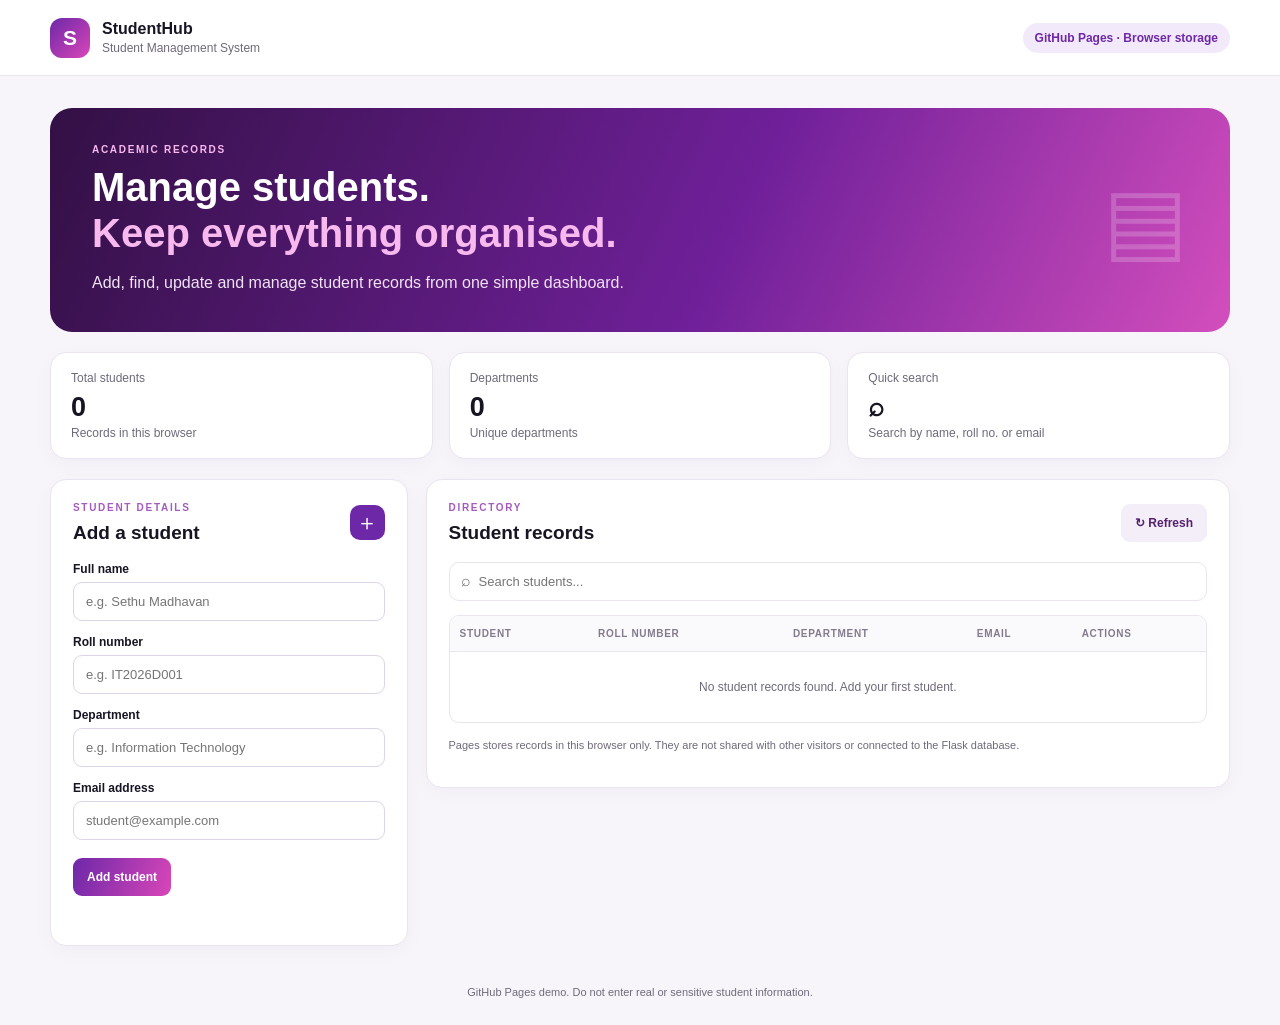
==== index.html @ dbcd923a "Initial commit" ====
<!doctype html>
<html lang="en">
  <head>
    <meta charset="utf-8">
    <meta name="viewport" content="width=device-width, initial-scale=1">
    <meta
      name="description"
      content="A simple dashboard for managing student records."
    >
    <title>Student Management System</title>
    <link rel="stylesheet" href="./static/css/style.css">
    <script src="./static/js/app.js" defer></script>
  </head>
  <body data-storage="local">
    <header class="topbar">
      <a class="brand" href="./" aria-label="StudentHub home">
        <span class="brand-mark" aria-hidden="true">S</span>
        <span class="brand-copy">
          <strong>StudentHub</strong>
          <small>Student Management System</small>
        </span>
      </a>
      <span class="status-pill">GitHub Pages · Browser storage</span>
    </header>

    <main class="container">
      <section class="hero" aria-labelledby="page-title">
        <div class="hero-copy-wrap">
          <p class="eyebrow">ACADEMIC RECORDS</p>
          <h1 id="page-title">
            Manage students.
            <span>Keep everything organised.</span>
          </h1>
          <p class="hero-copy">
            Add, find, update and manage student records from one simple
            dashboard.
          </p>
        </div>
        <div class="hero-icon" aria-hidden="true">▤</div>
      </section>

      <section class="stats" aria-label="Student summary">
        <article class="stat-card">
          <span>Total students</span>
          <strong id="studentCount">0</strong>
          <small>Records in this browser</small>
        </article>
        <article class="stat-card">
          <span>Departments</span>
          <strong id="departmentCount">0</strong>
          <small>Unique departments</small>
        </article>
        <article class="stat-card">
          <span>Quick search</span>
          <strong aria-hidden="true">⌕</strong>
          <small>Search by name, roll no. or email</small>
        </article>
      </section>

      <section class="workspace" aria-label="Student management">
        <section class="panel form-panel" aria-labelledby="formTitle">
          <div class="panel-heading">
            <div>
              <p class="eyebrow">STUDENT DETAILS</p>
              <h2 id="formTitle">Add a student</h2>
            </div>
            <span class="heading-icon" aria-hidden="true">＋</span>
          </div>

          <form id="studentForm">
            <input type="hidden" id="studentId">

            <label for="name">Full name</label>
            <input
              id="name"
              name="name"
              maxlength="100"
              autocomplete="name"
              placeholder="e.g. Sethu Madhavan"
              required
            >

            <label for="roll_number">Roll number</label>
            <input
              id="roll_number"
              name="roll_number"
              maxlength="30"
              placeholder="e.g. IT2026D001"
              required
            >

            <label for="department">Department</label>
            <input
              id="department"
              name="department"
              maxlength="100"
              placeholder="e.g. Information Technology"
              required
            >

            <label for="email">Email address</label>
            <input
              id="email"
              name="email"
              type="email"
              autocomplete="email"
              placeholder="student@example.com"
              required
            >

            <div class="form-actions">
              <button class="btn primary" id="saveButton" type="submit">
                Add student
              </button>
              <button
                class="btn secondary hidden"
                id="cancelButton"
                type="button"
              >
                Cancel edit
              </button>
            </div>
            <p class="message" id="formMessage" role="status" aria-live="polite"></p>
          </form>
        </section>

        <section class="panel directory-panel" aria-labelledby="directory-title">
          <div class="list-heading">
            <div>
              <p class="eyebrow">DIRECTORY</p>
              <h2 id="directory-title">Student records</h2>
            </div>
            <button class="btn secondary" id="refreshButton" type="button">
              <span aria-hidden="true">↻</span>
              Refresh
            </button>
          </div>

          <label class="sr-only" for="searchInput">Search students</label>
          <div class="search-wrap">
            <span aria-hidden="true">⌕</span>
            <input
              id="searchInput"
              type="search"
              placeholder="Search students..."
              autocomplete="off"
            >
          </div>

          <div class="table-wrap">
            <table>
              <thead>
                <tr>
                  <th scope="col">Student</th>
                  <th scope="col">Roll number</th>
                  <th scope="col">Department</th>
                  <th scope="col">Email</th>
                  <th scope="col">Actions</th>
                </tr>
              </thead>
              <tbody id="studentTable">
                <tr>
                  <td colspan="5" class="empty">Loading student records...</td>
                </tr>
              </tbody>
            </table>
          </div>
          <p class="table-note">
            Pages stores records in this browser only. They are not shared with
            other visitors or connected to the Flask database.
          </p>
        </section>
      </section>

      <footer>
        GitHub Pages demo. Do not enter real or sensitive student information.
      </footer>
    </main>
  </body>
</html>
---- static/css/style.css ----
:root {
  color-scheme: light;
  --ink: #171523;
  --muted: #6f6a7a;
  --purple: #6d28a8;
  --pink: #d946b8;
  --line: #e9e4ef;
  --background: #f7f5fa;
}

* {
  box-sizing: border-box;
}

body {
  margin: 0;
  background: var(--background);
  color: var(--ink);
  font-family: Inter, "Segoe UI", Arial, sans-serif;
}

button,
input {
  font: inherit;
}

.topbar {
  min-height: 76px;
  display: flex;
  align-items: center;
  justify-content: space-between;
  gap: 16px;
  padding: 12px max(24px, calc((100% - 1180px) / 2));
  background: #fff;
  border-bottom: 1px solid var(--line);
}

.brand {
  display: inline-flex;
  align-items: center;
  gap: 12px;
  color: inherit;
  text-decoration: none;
}

.brand-mark {
  width: 40px;
  height: 40px;
  display: grid;
  flex: 0 0 auto;
  place-items: center;
  border-radius: 12px;
  background: linear-gradient(135deg, var(--purple), var(--pink));
  color: #fff;
  font-size: 21px;
  font-weight: 800;
}

.brand-copy strong,
.brand-copy small {
  display: block;
}

.brand-copy small {
  margin-top: 3px;
  color: var(--muted);
  font-size: 12px;
}

.status-pill {
  max-width: 100%;
  padding: 8px 12px;
  border-radius: 20px;
  background: #f2eafa;
  color: var(--purple);
  font-size: 12px;
  font-weight: 700;
  text-align: center;
}

.container {
  width: min(100% - 48px, 1180px);
  margin: 32px auto 0;
}

.hero {
  min-height: 220px;
  display: flex;
  align-items: center;
  justify-content: space-between;
  gap: 24px;
  padding: 36px 42px;
  border-radius: 22px;
  background: linear-gradient(115deg, #321044, #70209a 58%, #d34ebd);
  color: #fff;
}

.hero-copy-wrap {
  max-width: 700px;
}

.eyebrow {
  margin: 0 0 9px;
  color: #a45abe;
  font-size: 10px;
  font-weight: 800;
  letter-spacing: 1.7px;
}

.hero .eyebrow {
  color: #f7b9ee;
}

.hero h1 {
  margin: 0;
  font-size: clamp(29px, 4vw, 40px);
  line-height: 1.15;
}

.hero h1 span {
  display: block;
  color: #f7b9ee;
}

.hero-copy {
  max-width: 550px;
  margin: 14px 0 0;
  color: #f0e3f5;
  line-height: 1.6;
}

.hero-icon {
  flex: 0 0 auto;
  color: #ffffff33;
  font-size: 90px;
  line-height: 1;
}

.stats {
  display: grid;
  grid-template-columns: repeat(3, minmax(0, 1fr));
  gap: 16px;
  margin: 20px 0;
}

.stat-card,
.panel {
  min-width: 0;
  border: 1px solid var(--line);
  border-radius: 16px;
  background: #fff;
  box-shadow: 0 5px 20px #28103b08;
}

.stat-card {
  padding: 18px 20px;
}

.stat-card span,
.stat-card small {
  display: block;
  color: var(--muted);
  font-size: 12px;
}

.stat-card strong {
  display: block;
  margin: 7px 0 3px;
  font-size: 27px;
}

.workspace {
  display: grid;
  grid-template-columns: minmax(280px, 0.8fr) minmax(0, 1.8fr);
  align-items: start;
  gap: 18px;
}

.panel {
  padding: 22px;
}

.panel-heading,
.list-heading {
  display: flex;
  align-items: center;
  justify-content: space-between;
  gap: 16px;
  margin-bottom: 18px;
}

.panel h2 {
  margin: 0;
  font-size: 19px;
}

.heading-icon {
  width: 35px;
  height: 35px;
  display: grid;
  flex: 0 0 auto;
  place-items: center;
  border-radius: 10px;
  background: var(--purple);
  color: #fff;
  font-size: 22px;
}

label {
  display: block;
  margin: 14px 0 6px;
  font-size: 12px;
  font-weight: 700;
}

input {
  width: 100%;
  min-width: 0;
  padding: 11px 12px;
  border: 1px solid #ddd5e7;
  border-radius: 9px;
  outline: none;
  background: #fff;
  color: var(--ink);
  font-size: 13px;
}

input:focus {
  border-color: #9b4cc1;
  box-shadow: 0 0 0 3px #9b4cc11a;
}

.form-actions {
  display: flex;
  flex-wrap: wrap;
  gap: 9px;
  margin-top: 18px;
}

.btn {
  min-height: 38px;
  padding: 10px 14px;
  border: 0;
  border-radius: 9px;
  cursor: pointer;
  font-size: 12px;
  font-weight: 700;
}

.btn:focus-visible,
.mini-btn:focus-visible {
  outline: 3px solid #9b4cc166;
  outline-offset: 2px;
}

.primary {
  background: linear-gradient(110deg, var(--purple), var(--pink));
  color: #fff;
}

.secondary {
  background: #f3eef8;
  color: #55216f;
}

.hidden {
  display: none !important;
}

.message {
  min-height: 17px;
  margin: 10px 0 0;
  color: var(--muted);
  font-size: 12px;
}

.message.error {
  color: #b42318;
}

.message.success {
  color: #167342;
}

.search-wrap {
  display: flex;
  align-items: center;
  gap: 8px;
  margin-bottom: 14px;
  padding: 0 11px;
  border: 1px solid var(--line);
  border-radius: 10px;
  color: var(--muted);
}

.search-wrap input {
  padding: 11px 0;
  border: 0;
  box-shadow: none !important;
}

.table-wrap {
  width: 100%;
  overflow-x: auto;
  border: 1px solid var(--line);
  border-radius: 10px;
}

table {
  width: 100%;
  min-width: 580px;
  border-collapse: collapse;
  font-size: 12px;
  text-align: left;
}

th {
  background: #faf9fc;
  color: #827b8d;
  font-size: 10px;
  letter-spacing: 0.7px;
  text-transform: uppercase;
}

th,
td {
  padding: 12px 10px;
  border-bottom: 1px solid var(--line);
  white-space: nowrap;
}

tbody tr:last-child td {
  border-bottom: 0;
}

.student-sub {
  display: block;
  margin-top: 4px;
  color: var(--muted);
  font-size: 10px;
  font-weight: 400;
}

.actions {
  display: flex;
  gap: 6px;
}

.mini-btn {
  padding: 6px 8px;
  border: 0;
  border-radius: 6px;
  background: #f1eafa;
  color: var(--purple);
  cursor: pointer;
  font-size: 11px;
  font-weight: 700;
}

.mini-btn.delete {
  background: #fff0f0;
  color: #b42318;
}

.empty {
  padding: 28px;
  color: var(--muted);
  text-align: center;
  white-space: normal;
}

.table-note,
footer {
  margin-top: 14px;
  color: var(--muted);
  font-size: 11px;
  line-height: 1.6;
}

.sr-only {
  position: absolute;
  width: 1px;
  height: 1px;
  overflow: hidden;
  clip: rect(0, 0, 0, 0);
  white-space: nowrap;
  clip-path: inset(50%);
}

footer {
  padding: 24px 0;
  text-align: center;
}

@media (max-width: 900px) {
  .workspace {
    grid-template-columns: minmax(0, 1fr);
  }
}

@media (max-width: 620px) {
  .topbar {
    padding: 12px 16px;
  }

  .status-pill {
    max-width: 145px;
    font-size: 10px;
  }

  .container {
    width: min(100% - 28px, 1180px);
    margin-top: 18px;
  }

  .hero {
    min-height: 0;
    padding: 26px 22px;
  }

  .hero-icon {
    display: none;
  }

  .hero-copy {
    font-size: 14px;
  }

  .stats {
    grid-template-columns: minmax(0, 1fr);
    gap: 10px;
  }

  .stat-card {
    padding: 15px 18px;
  }

  .panel {
    padding: 17px;
  }

  .list-heading {
    align-items: flex-start;
  }
}
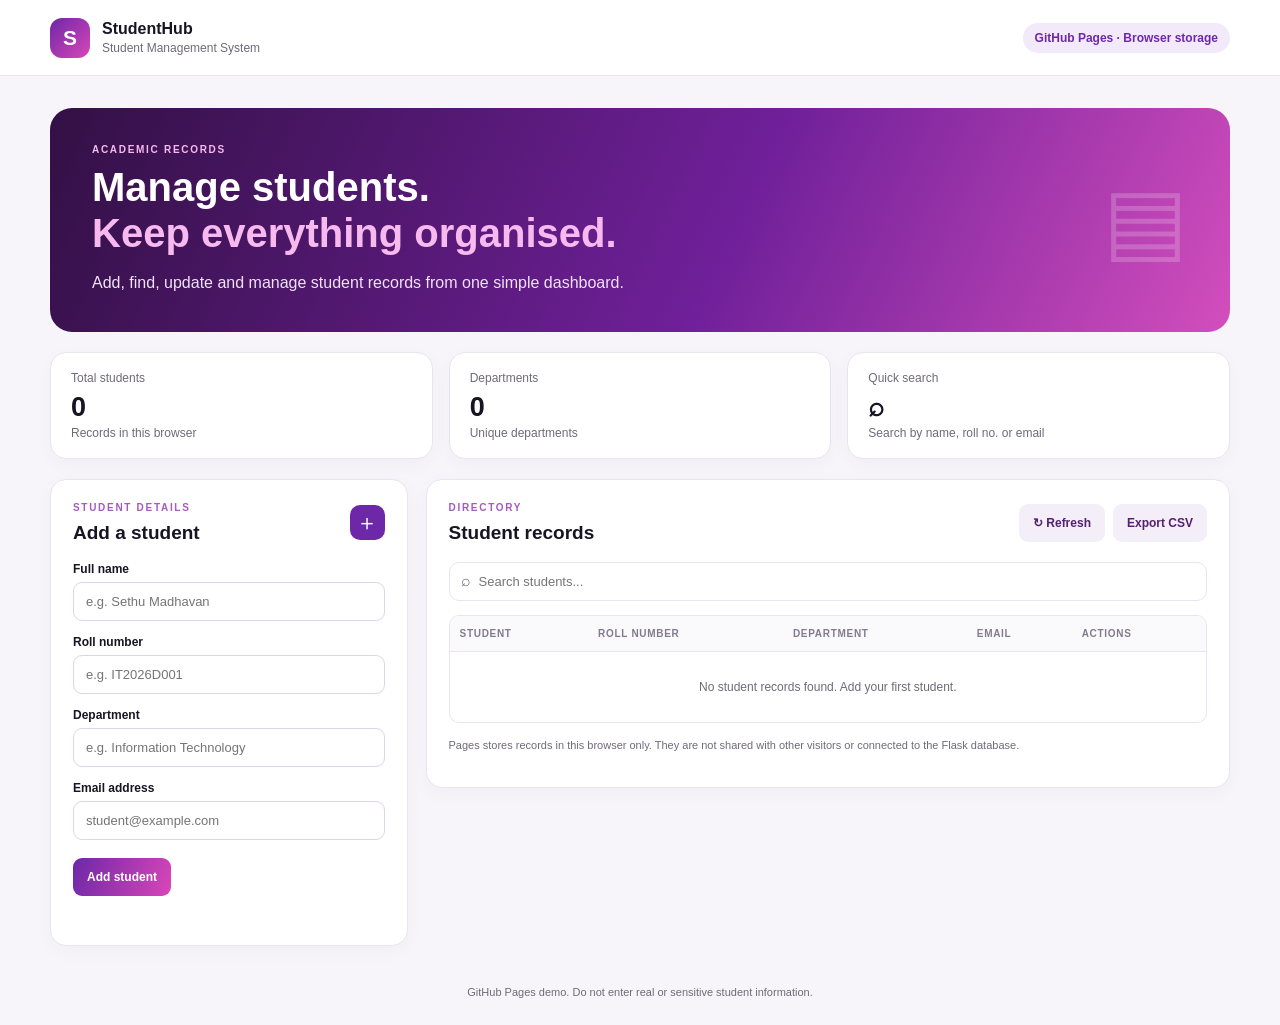
==== commit f31da346: "Add CSV export functionality to student management system" ====
--- a/index.html
+++ b/index.html
@@ -130,10 +130,15 @@
               <p class="eyebrow">DIRECTORY</p>
               <h2 id="directory-title">Student records</h2>
             </div>
-            <button class="btn secondary" id="refreshButton" type="button">
-              <span aria-hidden="true">↻</span>
-              Refresh
-            </button>
+            <div class="list-actions">
+              <button class="btn secondary" id="refreshButton" type="button">
+                <span aria-hidden="true">↻</span>
+                Refresh
+              </button>
+              <button class="btn secondary" id="exportButton" type="button">
+                Export CSV
+              </button>
+            </div>
           </div>
 
           <label class="sr-only" for="searchInput">Search students</label>
--- a/static/css/style.css
+++ b/static/css/style.css
@@ -194,6 +194,13 @@
   font-size: 19px;
 }
 
+.list-actions {
+  display: flex;
+  flex: 0 0 auto;
+  flex-wrap: wrap;
+  gap: 8px;
+}
+
 .heading-icon {
   width: 35px;
   height: 35px;
@@ -442,4 +449,8 @@
   .list-heading {
     align-items: flex-start;
   }
-}
+
+  .list-actions {
+    justify-content: flex-end;
+  }
+}
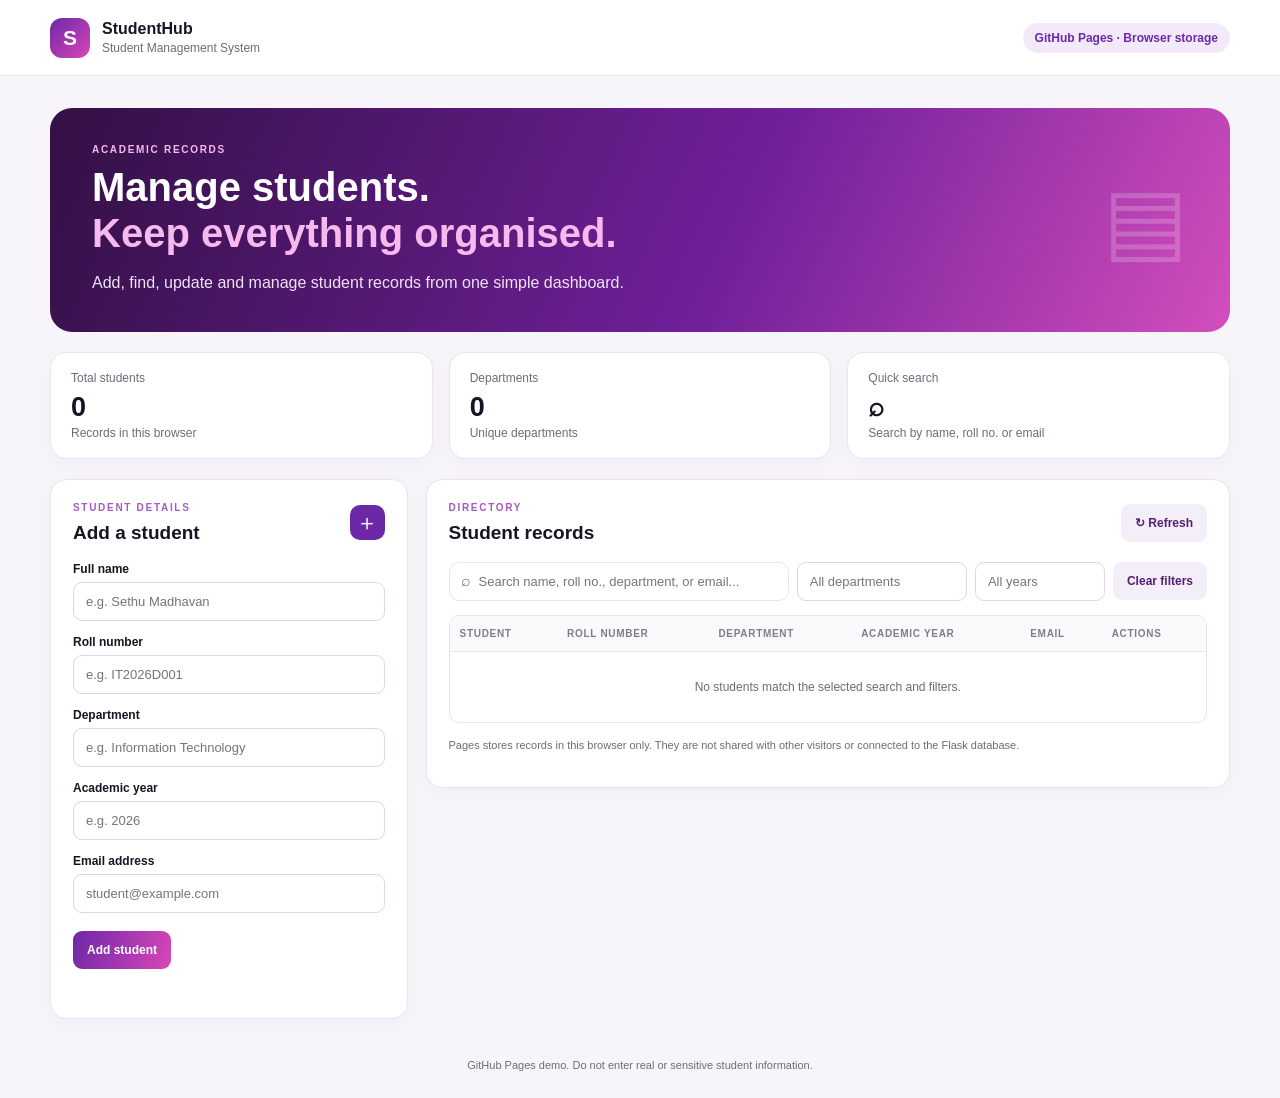
==== commit bca83ba7: "Add student search and filter functionality Co-authored-by: Copilot <223556219+Copilot@users.noreply" ====
--- a/index.html
+++ b/index.html
@@ -98,6 +98,17 @@
               required
             >
 
+            <label for="academic_year">Academic year</label>
+            <input
+              id="academic_year"
+              name="academic_year"
+              type="number"
+              min="2000"
+              max="2100"
+              placeholder="e.g. 2026"
+              required
+            >
+
             <label for="email">Email address</label>
             <input
               id="email"
@@ -130,26 +141,43 @@
               <p class="eyebrow">DIRECTORY</p>
               <h2 id="directory-title">Student records</h2>
             </div>
-            <div class="list-actions">
-              <button class="btn secondary" id="refreshButton" type="button">
-                <span aria-hidden="true">↻</span>
-                Refresh
-              </button>
-              <button class="btn secondary" id="exportButton" type="button">
-                Export CSV
-              </button>
-            </div>
-          </div>
-
-          <label class="sr-only" for="searchInput">Search students</label>
-          <div class="search-wrap">
-            <span aria-hidden="true">⌕</span>
-            <input
-              id="searchInput"
+            <button class="btn secondary" id="refreshButton" type="button">
+              <span aria-hidden="true">↻</span>
+              Refresh
+            </button>
+          </div>
+
+          <div class="filters" aria-label="Student filters">
+            <label class="sr-only" for="searchInput">Search student records</label>
+            <div class="search-wrap">
+              <span aria-hidden="true">⌕</span>
+              <input
+                id="searchInput"
+                type="search"
+                placeholder="Search name, roll no., department, or email..."
+                autocomplete="off"
+              >
+            </div>
+            <label class="sr-only" for="departmentFilter">Filter by department</label>
+            <input
+              id="departmentFilter"
               type="search"
-              placeholder="Search students..."
+              list="departmentOptions"
+              placeholder="All departments"
               autocomplete="off"
             >
+            <datalist id="departmentOptions"></datalist>
+            <label class="sr-only" for="academicYearFilter">Filter by academic year</label>
+            <input
+              id="academicYearFilter"
+              type="number"
+              min="2000"
+              max="2100"
+              placeholder="All years"
+            >
+            <button class="btn secondary" id="clearFiltersButton" type="button">
+              Clear filters
+            </button>
           </div>
 
           <div class="table-wrap">
@@ -159,13 +187,14 @@
                   <th scope="col">Student</th>
                   <th scope="col">Roll number</th>
                   <th scope="col">Department</th>
+                  <th scope="col">Academic year</th>
                   <th scope="col">Email</th>
                   <th scope="col">Actions</th>
                 </tr>
               </thead>
               <tbody id="studentTable">
                 <tr>
-                  <td colspan="5" class="empty">Loading student records...</td>
+                  <td colspan="6" class="empty">Loading student records...</td>
                 </tr>
               </tbody>
             </table>
--- a/static/css/style.css
+++ b/static/css/style.css
@@ -194,13 +194,6 @@
   font-size: 19px;
 }
 
-.list-actions {
-  display: flex;
-  flex: 0 0 auto;
-  flex-wrap: wrap;
-  gap: 8px;
-}
-
 .heading-icon {
   width: 35px;
   height: 35px;
@@ -293,11 +286,18 @@
   display: flex;
   align-items: center;
   gap: 8px;
-  margin-bottom: 14px;
   padding: 0 11px;
   border: 1px solid var(--line);
   border-radius: 10px;
   color: var(--muted);
+}
+
+.filters {
+  display: grid;
+  grid-template-columns: minmax(180px, 2fr) minmax(140px, 1fr) 130px auto;
+  align-items: center;
+  gap: 8px;
+  margin-bottom: 14px;
 }
 
 .search-wrap input {
@@ -403,6 +403,14 @@
   .workspace {
     grid-template-columns: minmax(0, 1fr);
   }
+
+  .filters {
+    grid-template-columns: minmax(0, 1fr) minmax(0, 1fr);
+  }
+
+  .filters .btn {
+    width: 100%;
+  }
 }
 
 @media (max-width: 620px) {
@@ -449,8 +457,4 @@
   .list-heading {
     align-items: flex-start;
   }
-
-  .list-actions {
-    justify-content: flex-end;
-  }
-}
+}
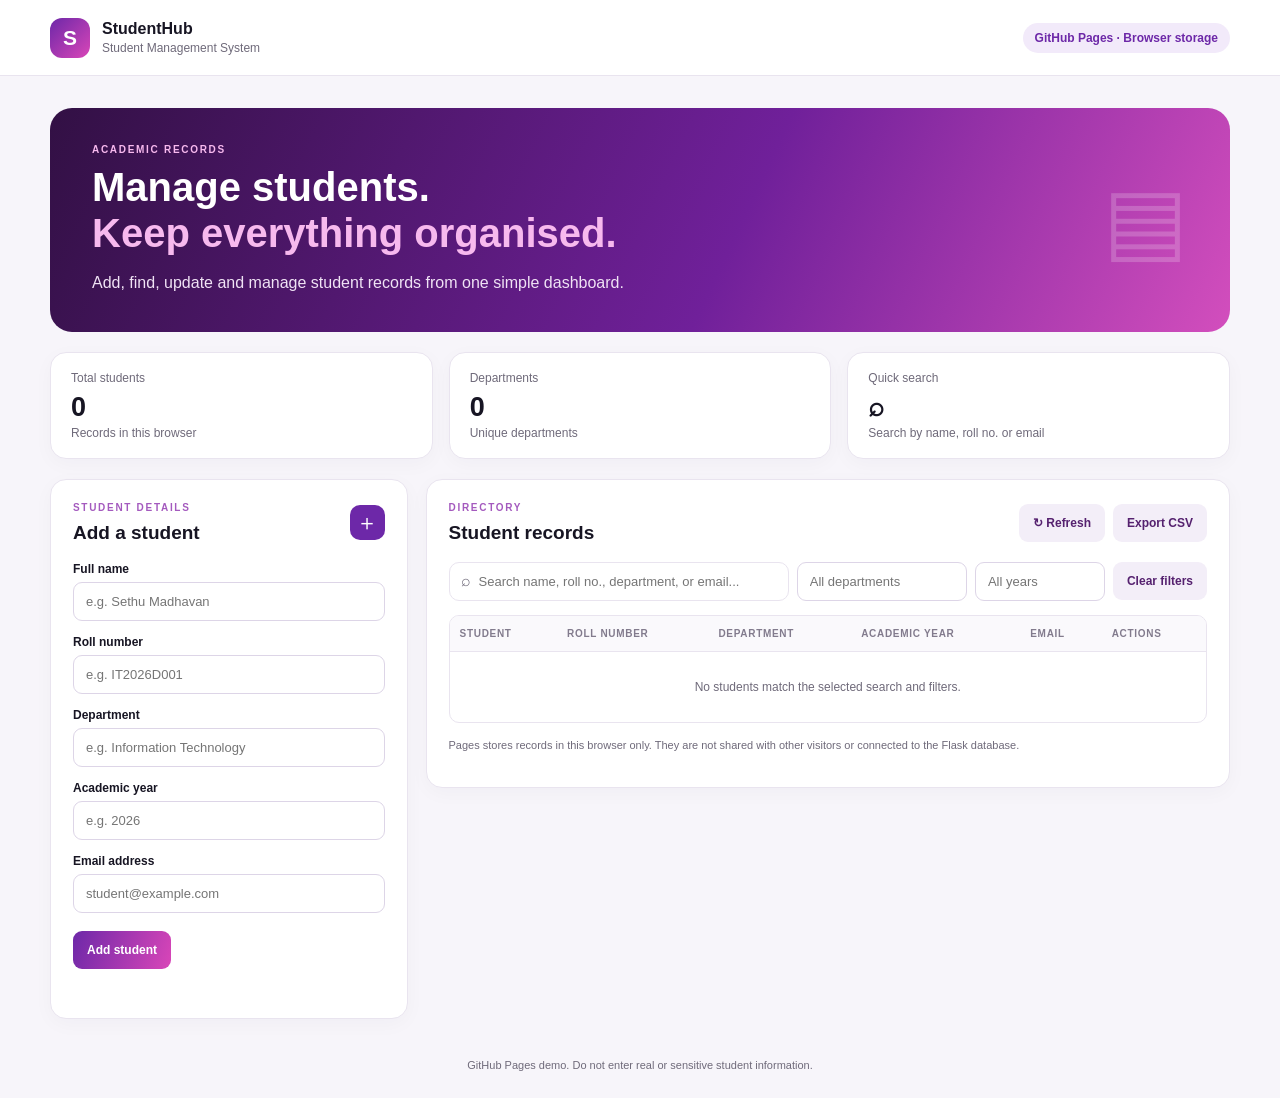
==== commit d2b65907: "Merge main and preserve CSV export with student filters Co-authored-by: Copilot <223556219+Copilot@u" ====
--- a/index.html
+++ b/index.html
@@ -141,10 +141,15 @@
               <p class="eyebrow">DIRECTORY</p>
               <h2 id="directory-title">Student records</h2>
             </div>
-            <button class="btn secondary" id="refreshButton" type="button">
-              <span aria-hidden="true">↻</span>
-              Refresh
-            </button>
+            <div class="list-actions">
+              <button class="btn secondary" id="refreshButton" type="button">
+                <span aria-hidden="true">↻</span>
+                Refresh
+              </button>
+              <button class="btn secondary" id="exportButton" type="button">
+                Export CSV
+              </button>
+            </div>
           </div>
 
           <div class="filters" aria-label="Student filters">
--- a/static/css/style.css
+++ b/static/css/style.css
@@ -194,6 +194,13 @@
   font-size: 19px;
 }
 
+.list-actions {
+  display: flex;
+  flex: 0 0 auto;
+  flex-wrap: wrap;
+  gap: 8px;
+}
+
 .heading-icon {
   width: 35px;
   height: 35px;
@@ -457,4 +464,8 @@
   .list-heading {
     align-items: flex-start;
   }
-}
+
+  .list-actions {
+    justify-content: flex-end;
+  }
+}
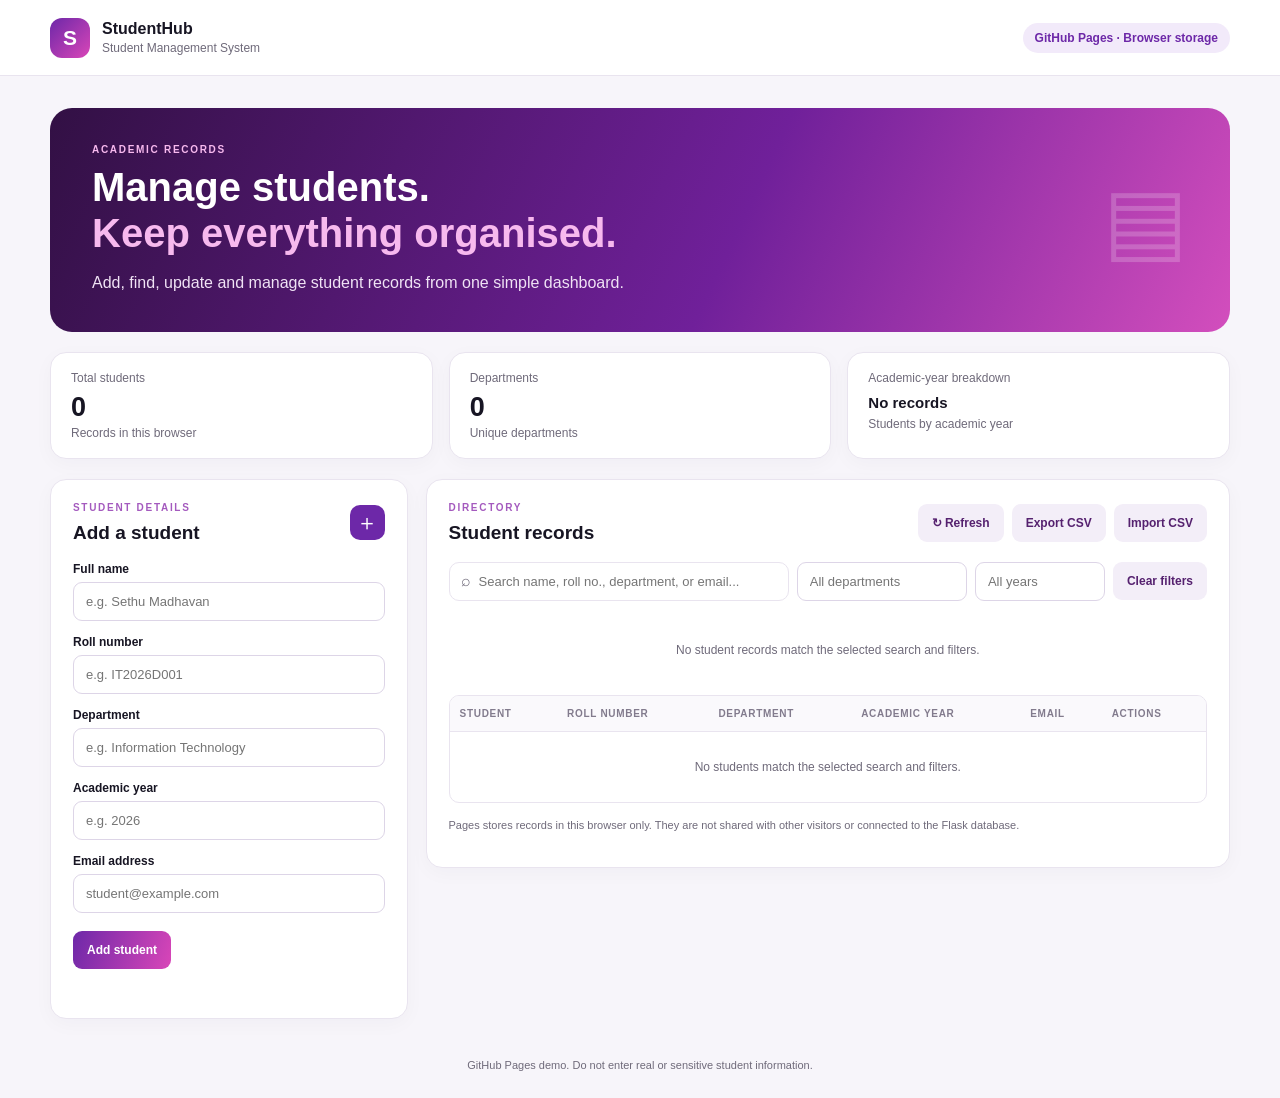
==== commit 2db667c1: "Add dashboard enhancements and CSV import Co-authored-by: Copilot App <223556219+Copilot@users.norep" ====
--- a/index.html
+++ b/index.html
@@ -51,9 +51,9 @@
           <small>Unique departments</small>
         </article>
         <article class="stat-card">
-          <span>Quick search</span>
-          <strong aria-hidden="true">⌕</strong>
-          <small>Search by name, roll no. or email</small>
+          <span>Academic-year breakdown</span>
+          <strong id="yearBreakdown" class="year-breakdown">—</strong>
+          <small>Students by academic year</small>
         </article>
       </section>
 
@@ -149,6 +149,8 @@
               <button class="btn secondary" id="exportButton" type="button">
                 Export CSV
               </button>
+              <input id="importFile" class="sr-only" type="file" accept=".csv,text/csv">
+              <label class="btn secondary file-label" for="importFile">Import CSV</label>
             </div>
           </div>
 
@@ -185,6 +187,34 @@
             </button>
           </div>
 
+          <section id="importPreview" class="import-preview hidden" aria-labelledby="importTitle">
+            <div class="import-heading">
+              <h3 id="importTitle">CSV import preview</h3>
+              <button class="btn secondary" id="cancelImportButton" type="button">Cancel</button>
+            </div>
+            <p id="importSummary" class="import-summary" aria-live="polite"></p>
+            <div class="table-wrap">
+              <table>
+                <thead>
+                  <tr>
+                    <th scope="col">CSV row</th>
+                    <th scope="col">Name</th>
+                    <th scope="col">Roll number</th>
+                    <th scope="col">Department</th>
+                    <th scope="col">Academic year</th>
+                    <th scope="col">Email</th>
+                    <th scope="col">Validation</th>
+                  </tr>
+                </thead>
+                <tbody id="importPreviewRows"></tbody>
+              </table>
+            </div>
+            <button class="btn primary" id="confirmImportButton" type="button" disabled>
+              Import students
+            </button>
+          </section>
+
+          <p id="directoryStatus" class="directory-status" role="status" aria-live="polite">Loading student records...</p>
           <div class="table-wrap">
             <table>
               <thead>
--- a/static/css/style.css
+++ b/static/css/style.css
@@ -169,6 +169,12 @@
   font-size: 27px;
 }
 
+.stat-card strong.year-breakdown {
+  overflow-wrap: anywhere;
+  font-size: 15px;
+  line-height: 1.5;
+}
+
 .workspace {
   display: grid;
   grid-template-columns: minmax(280px, 0.8fr) minmax(0, 1.8fr);
@@ -255,9 +261,18 @@
 }
 
 .btn:focus-visible,
-.mini-btn:focus-visible {
+.mini-btn:focus-visible,
+#importFile:focus-visible + .file-label {
   outline: 3px solid #9b4cc166;
   outline-offset: 2px;
+}
+
+.file-label {
+  display: inline-flex;
+  align-items: center;
+  justify-content: center;
+  margin: 0;
+  cursor: pointer;
 }
 
 .primary {
@@ -287,6 +302,67 @@
 
 .message.success {
   color: #167342;
+}
+
+.directory-status {
+  min-height: 17px;
+  margin: 0 0 10px;
+  color: var(--muted);
+  font-size: 12px;
+}
+
+.directory-status.loading {
+  color: var(--purple);
+}
+
+.directory-status.error,
+.import-summary.error,
+.validation-error {
+  color: #b42318;
+}
+
+.directory-status.success,
+.import-summary.success,
+.validation-ok {
+  color: #167342;
+}
+
+.import-preview {
+  display: grid;
+  gap: 12px;
+  margin: 0 0 16px;
+  padding: 16px;
+  border: 1px solid var(--line);
+  border-radius: 12px;
+  background: #fcfbfe;
+}
+
+.import-heading {
+  display: flex;
+  align-items: center;
+  justify-content: space-between;
+  gap: 12px;
+}
+
+.import-heading h3 {
+  margin: 0;
+  font-size: 15px;
+}
+
+.import-summary {
+  margin: 0;
+  font-size: 12px;
+  line-height: 1.5;
+}
+
+.validation-error,
+.validation-ok {
+  white-space: normal;
+}
+
+.btn:disabled {
+  cursor: not-allowed;
+  opacity: 0.55;
 }
 
 .search-wrap {
@@ -468,4 +544,8 @@
   .list-actions {
     justify-content: flex-end;
   }
-}
+
+  .import-preview {
+    padding: 12px;
+  }
+}
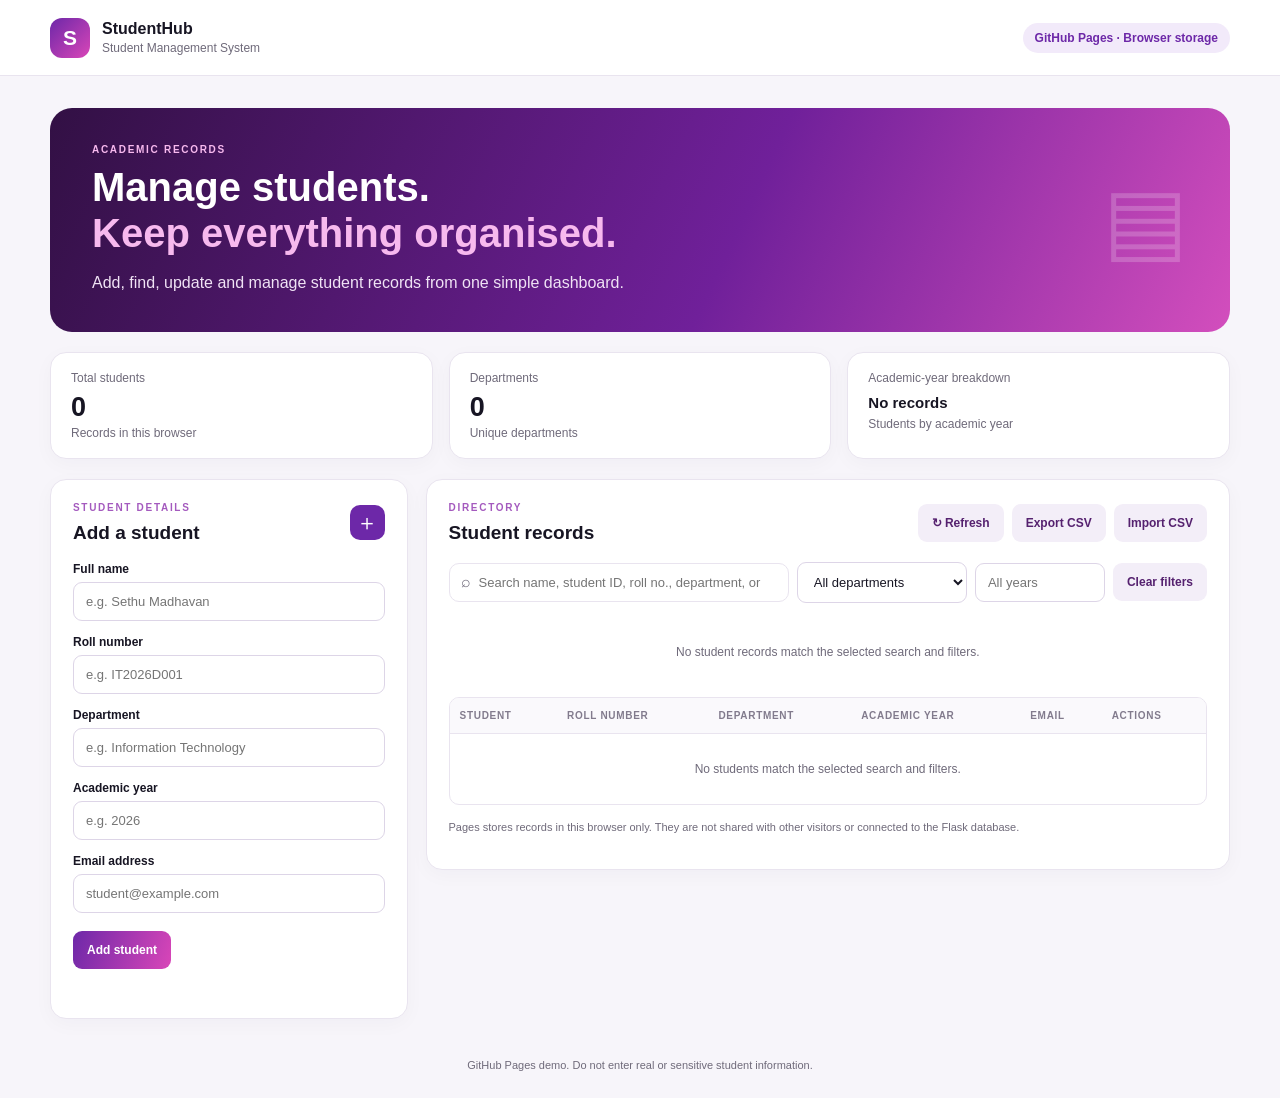
==== commit de7a3d3a: "Add student search and department dropdown Co-authored-by: copilot-swe-agent[bot] <198982749+Copilot" ====
--- a/index.html
+++ b/index.html
@@ -161,19 +161,14 @@
               <input
                 id="searchInput"
                 type="search"
-                placeholder="Search name, roll no., department, or email..."
+                placeholder="Search name, student ID, roll no., department, or email..."
                 autocomplete="off"
               >
             </div>
             <label class="sr-only" for="departmentFilter">Filter by department</label>
-            <input
-              id="departmentFilter"
-              type="search"
-              list="departmentOptions"
-              placeholder="All departments"
-              autocomplete="off"
-            >
-            <datalist id="departmentOptions"></datalist>
+            <select id="departmentFilter">
+              <option value="">All departments</option>
+            </select>
             <label class="sr-only" for="academicYearFilter">Filter by academic year</label>
             <input
               id="academicYearFilter"
--- a/static/css/style.css
+++ b/static/css/style.css
@@ -20,7 +20,8 @@
 }
 
 button,
-input {
+input,
+select {
   font: inherit;
 }
 
@@ -226,7 +227,8 @@
   font-weight: 700;
 }
 
-input {
+input,
+select {
   width: 100%;
   min-width: 0;
   padding: 11px 12px;
@@ -238,7 +240,8 @@
   font-size: 13px;
 }
 
-input:focus {
+input:focus,
+select:focus {
   border-color: #9b4cc1;
   box-shadow: 0 0 0 3px #9b4cc11a;
 }
